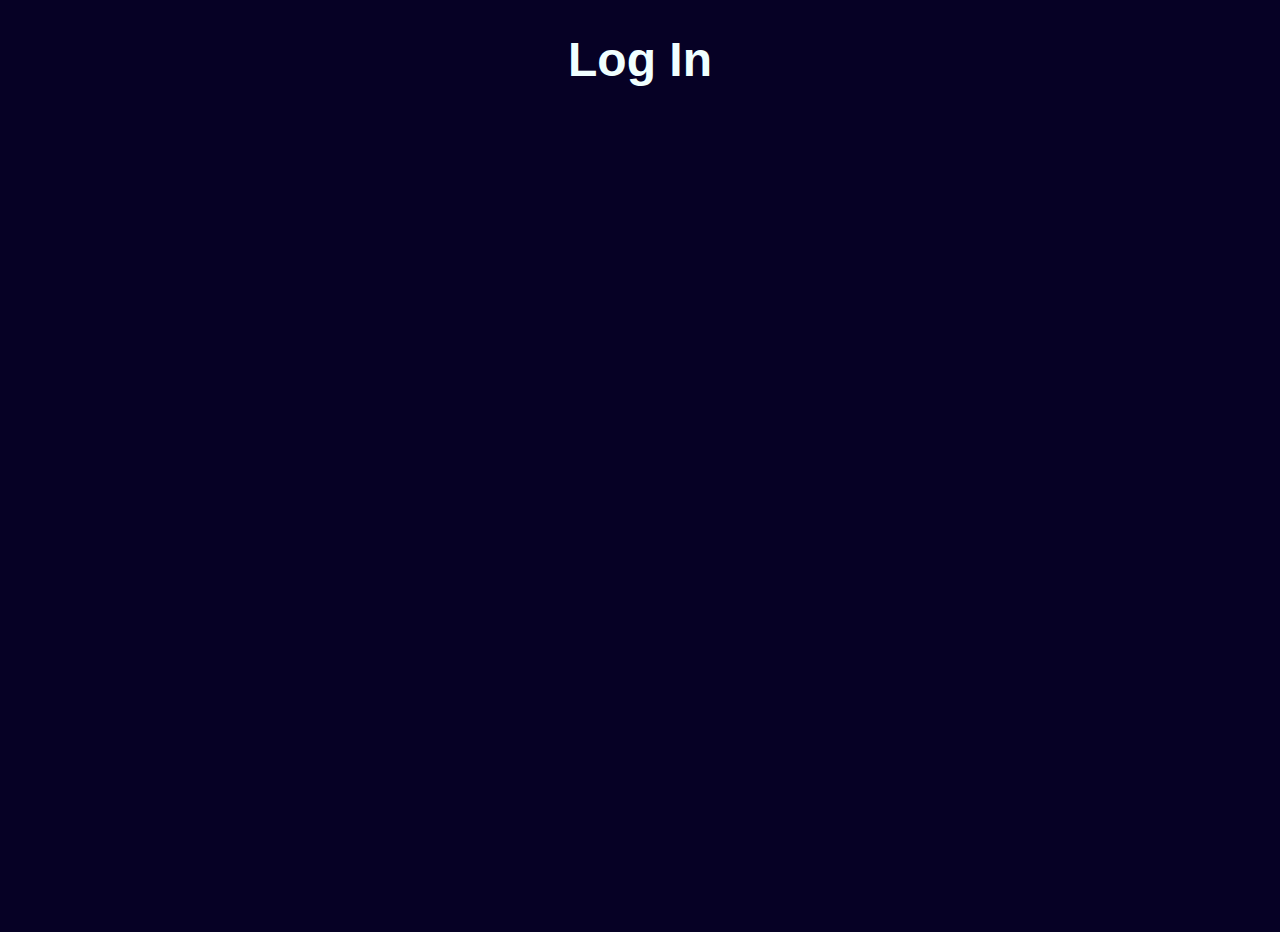
==== log_in_form.html @ c95a808c "first commit" ====
<!DOCTYPE html>
<html lang="en">
<head>
    <meta charset="UTF-8">
    <meta name="viewport" content="width=device-width, initial-scale=1.0">
    <title>Document</title>
    <link rel="stylesheet" href="log_in_form.css">
</head>
<body>
    <h1 class="heading_text">Log In</h1>
    <div class="log_in_box"></div>
</body>
</html>
---- log_in_form.css ----
html, body {
    width: 100%;
    height: 100%;
    margin: 0;
    padding: 0;
}

* {
    min-width: 0px;
}

body {
    background-color: #060125;
    font-family: Arial, sans-serif;
}

.heading_text {
    text-align: center;
    font-size: 3rem;
    color: azure;
}

.log_in_box {
    z-index: 1;
    display: flex;
    flex-direction: column;
    justify-content: center;
    background-color: #ffffff;
    width: 60%;
    

}
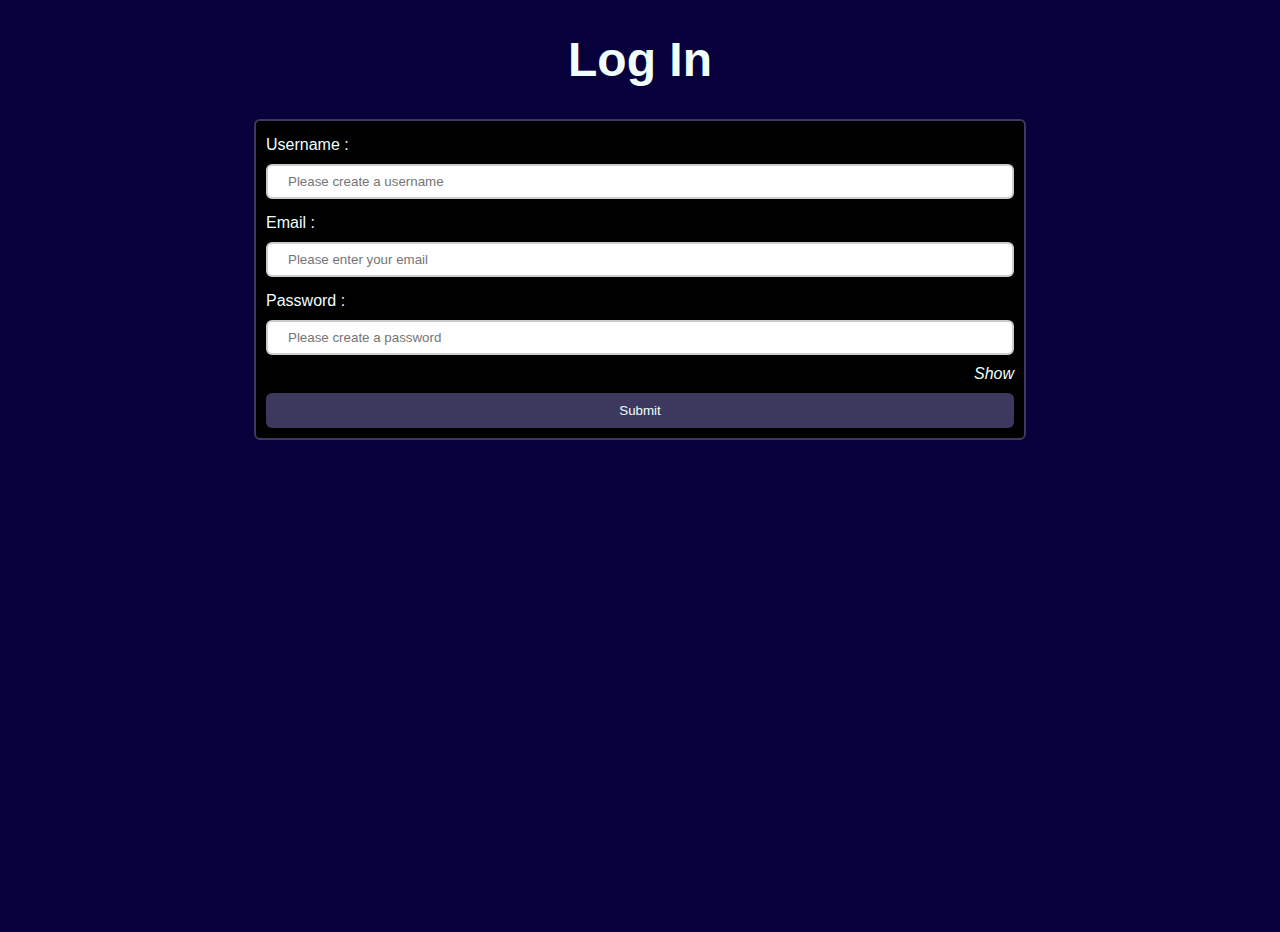
==== commit f94833c0: "initialize" ====
--- a/log_in_form.html
+++ b/log_in_form.html
@@ -7,7 +7,21 @@
     <link rel="stylesheet" href="log_in_form.css">
 </head>
 <body>
+    <form>
     <h1 class="heading_text">Log In</h1>
-    <div class="log_in_box"></div>
+    <div class="log_in_box">
+        <label class="log_in_box_username" for="username">Username :</label>
+        <input class="text_input" type="text" id="username" name="username" placeholder="Please create a username" required>
+        <label class="log_in_box_email" for="email">Email :</label>
+        <input class="text_input" for="email" id="email" name="email" placeholder="Please enter your email" required>
+        <label class="log_in_box_password" for="password">Password :</label>
+        <input class="text_input" type="password" id="password" name="password" placeholder="Please create a password">
+        <i onclick="togglePasswordVisibility()" id="togglePassword">Show</i>
+        <script src="log_in_form.js"></script>
+        <input class="submit" type="submit">
+    </div>
+
+</form>
 </body>
-</html>+</html>
+<!--initialize-->--- a/log_in_form.css
+++ b/log_in_form.css
@@ -10,7 +10,7 @@
 }
 
 body {
-    background-color: #060125;
+    background-color: #08003a;
     font-family: Arial, sans-serif;
 }
 
@@ -25,8 +25,60 @@
     display: flex;
     flex-direction: column;
     justify-content: center;
-    background-color: #ffffff;
+    background-color: #000000;
+    border:#3d385d solid 2px;
     width: 60%;
-    
+    border-radius: 6px;
+    margin: 0 auto;
+}
 
+.log_in_box_username {
+    color: azure;
+    margin-left: 10px;
+    margin-top: 15px;
+}
+
+.text_input {
+    color: #000000;
+    margin: 10px; 
+    box-sizing: border-box;
+    width: auto;
+    padding: 8px 20px;
+    border: 2px solid #ccc;
+    border-radius: 6px;
+}
+
+.log_in_box_email {
+    color: azure;
+    margin-left: 10px;
+    margin-top: 5px;
+}
+
+.log_in_box_password {
+    color: azure;
+    margin-left: 10px;
+    margin-top: 5px;
+}
+
+#togglePassword {
+    cursor: pointer;
+    color: azure;
+    font-size: 1rem;
+    text-align: end;
+    padding-right: 10px;
+}
+
+.submit {
+    background-color: #3d385d;
+    color: azure;
+    border: none;
+    border-radius: 6px;
+    padding: 10px;
+    margin: 10px;
+    cursor: pointer;
+    transition: background-color 0.3s ease-in;
+}
+
+.submit:hover{
+    background-color: #08003a;
 }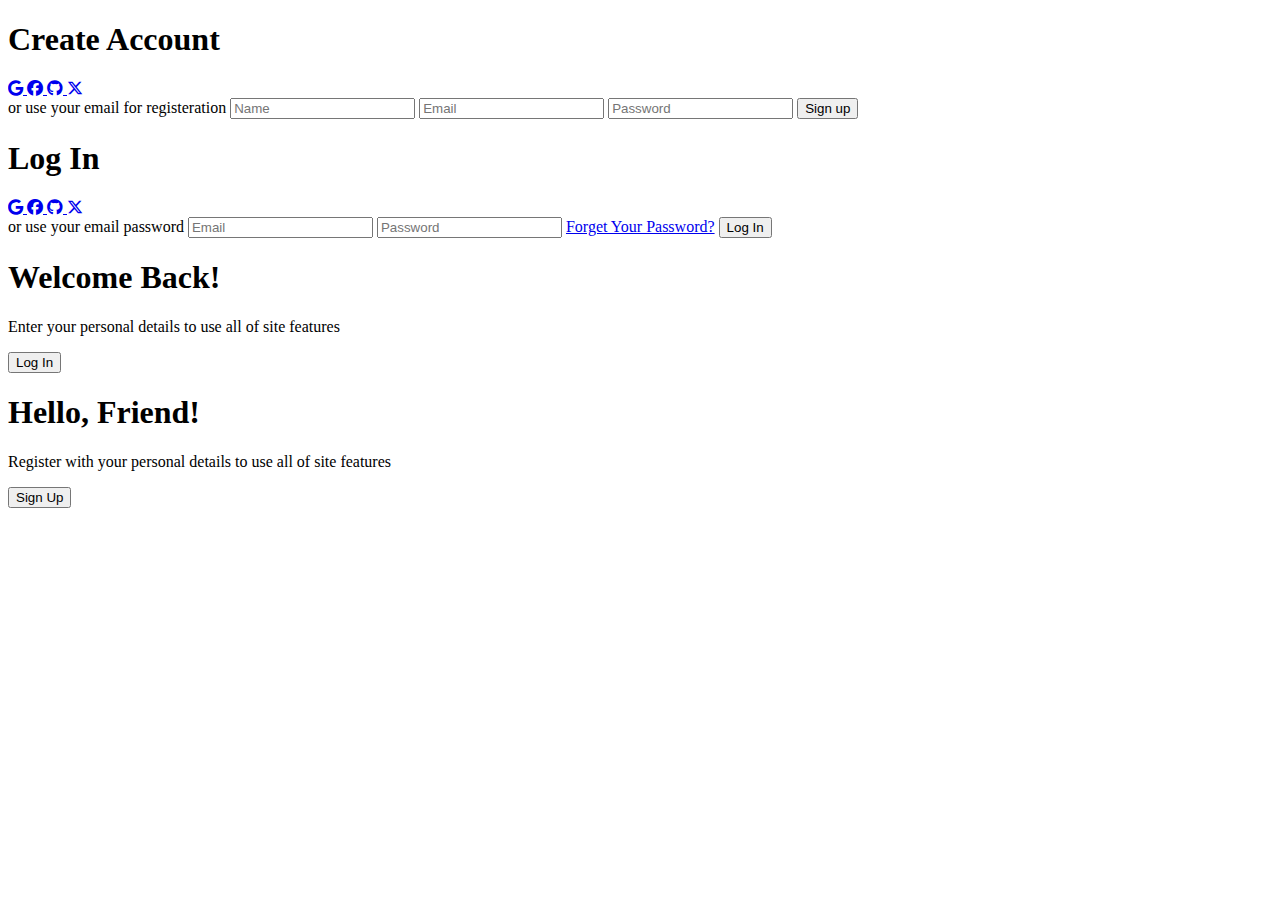
==== commit 0b04bb52: "feat:: update" ====
--- a/log_in_form.html
+++ b/log_in_form.html
@@ -1,27 +1,83 @@
 <!DOCTYPE html>
 <html lang="en">
+
 <head>
     <meta charset="UTF-8">
     <meta name="viewport" content="width=device-width, initial-scale=1.0">
-    <title>Document</title>
+    <title>Log In</title>
     <link rel="stylesheet" href="log_in_form.css">
+    <link rel="stylesheet" href="https://cdnjs.cloudflare.com/ajax/libs/font-awesome/6.5.2/css/all.min.css">
+
 </head>
+
 <body>
-    <form>
-    <h1 class="heading_text">Log In</h1>
-    <div class="log_in_box">
-        <label class="log_in_box_username" for="username">Username :</label>
-        <input class="text_input" type="text" id="username" name="username" placeholder="Please create a username" required>
-        <label class="log_in_box_email" for="email">Email :</label>
-        <input class="text_input" for="email" id="email" name="email" placeholder="Please enter your email" required>
-        <label class="log_in_box_password" for="password">Password :</label>
-        <input class="text_input" type="password" id="password" name="password" placeholder="Please create a password">
-        <i onclick="togglePasswordVisibility()" id="togglePassword">Show</i>
-        <script src="log_in_form.js"></script>
-        <input class="submit" type="submit">
+
+    <div class="container" id="container">
+        <div class="form-container sign-up">
+            <form>
+                <h1>Create Account</h1>
+                <div class="social-icons">
+                    <a href="#" class="icon">
+                        <i class="fa-brands fa-google"></i>
+                    </a>
+                    <a href="#" class="icon">
+                        <i class="fa-brands fa-facebook"></i>
+                    </a>
+                    <a href="#" class="icon">
+                        <i class="fa-brands fa-github"></i>
+                    </a>
+                    <a href="#" class="icon">
+                        <i class="fa-brands fa-x-twitter"></i>
+                    </a>
+                </div>
+                <span>or use your email for registeration</span>
+                <input type="text" placeholder="Name">
+                <input type="email" placeholder="Email">
+                <input type="password" placeholder="Password">
+                <button>Sign up</button>
+            </form>
+        </div>
+        <div class="form-container log-in">
+            <form>
+                <h1>Log In</h1>
+                <div class="social-icons">
+                    <a href="#" class="icon">
+                        <i class="fa-brands fa-google"></i>
+                    </a>
+                    <a href="#" class="icon">
+                        <i class="fa-brands fa-facebook"></i>
+                    </a>
+                    <a href="#" class="icon">
+                        <i class="fa-brands fa-github"></i>
+                    </a>
+                    <a href="#" class="icon">
+                        <i class="fa-brands fa-x-twitter"></i>
+                    </a>
+                </div>
+                <span>or use your email password</span>
+                <input type="email" placeholder="Email">
+                <input type="password" placeholder="Password">
+                <a href="#">Forget Your Password?</a>
+                <button>Log In</button>
+            </form>
+        </div>
+        <div class="toggle-container">
+            <div class="toggle">
+                <div class="toggle-panel toggle-left">
+                    <h1>Welcome Back!</h1>
+                    <p>Enter your personal details to use all of site features</p>
+                    <button class="hidden" id="login">Log In</button>
+                </div>
+                <div class="toggle-panel toggle-right">
+                    <h1>Hello, Friend!</h1>
+                    <p>Register with your personal details to use all of site features</p>
+                    <button class="hidden" id="register">Sign Up</button>
+                </div>
+            </div>
+        </div>
     </div>
 
-</form>
+    <script src="log_in_form.js"></script>
 </body>
-</html>
-<!--initialize-->+
+</html>--- a/log_in_form.css
+++ b/log_in_form.css
@@ -1,84 +1 @@
-html, body {
-    width: 100%;
-    height: 100%;
-    margin: 0;
-    padding: 0;
-}
-
-* {
-    min-width: 0px;
-}
-
-body {
-    background-color: #08003a;
-    font-family: Arial, sans-serif;
-}
-
-.heading_text {
-    text-align: center;
-    font-size: 3rem;
-    color: azure;
-}
-
-.log_in_box {
-    z-index: 1;
-    display: flex;
-    flex-direction: column;
-    justify-content: center;
-    background-color: #000000;
-    border:#3d385d solid 2px;
-    width: 60%;
-    border-radius: 6px;
-    margin: 0 auto;
-}
-
-.log_in_box_username {
-    color: azure;
-    margin-left: 10px;
-    margin-top: 15px;
-}
-
-.text_input {
-    color: #000000;
-    margin: 10px; 
-    box-sizing: border-box;
-    width: auto;
-    padding: 8px 20px;
-    border: 2px solid #ccc;
-    border-radius: 6px;
-}
-
-.log_in_box_email {
-    color: azure;
-    margin-left: 10px;
-    margin-top: 5px;
-}
-
-.log_in_box_password {
-    color: azure;
-    margin-left: 10px;
-    margin-top: 5px;
-}
-
-#togglePassword {
-    cursor: pointer;
-    color: azure;
-    font-size: 1rem;
-    text-align: end;
-    padding-right: 10px;
-}
-
-.submit {
-    background-color: #3d385d;
-    color: azure;
-    border: none;
-    border-radius: 6px;
-    padding: 10px;
-    margin: 10px;
-    cursor: pointer;
-    transition: background-color 0.3s ease-in;
-}
-
-.submit:hover{
-    background-color: #08003a;
-}+@import url('https://fonts.googleapis.com/css2?family=Poetsen+One&display=swap');
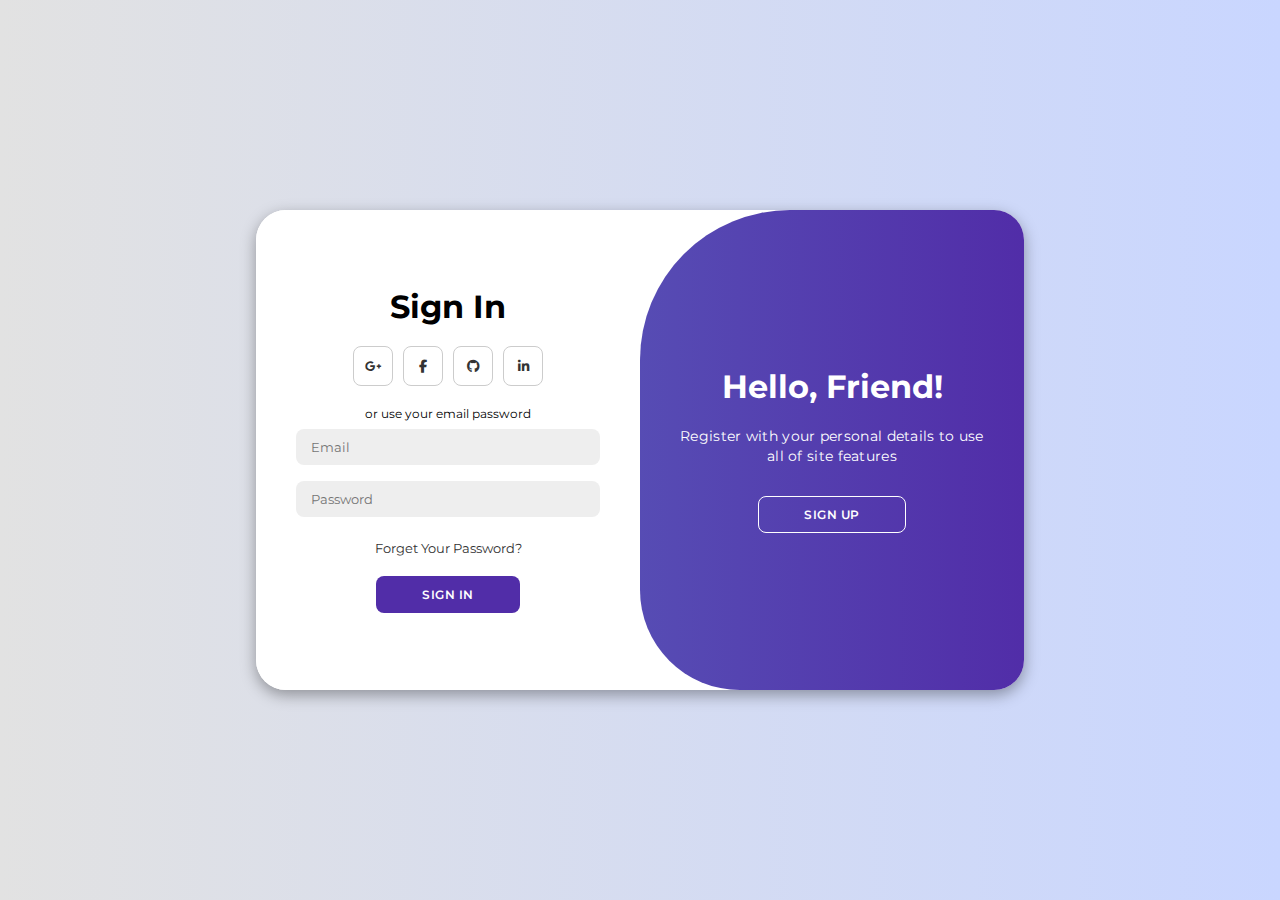
==== commit f3d96af1: "feat:: html fixed can't interact password email and tap 4 of the icons button" ====
--- a/log_in_form.html
+++ b/log_in_form.html
@@ -4,10 +4,9 @@
 <head>
     <meta charset="UTF-8">
     <meta name="viewport" content="width=device-width, initial-scale=1.0">
-    <title>Log In</title>
+    <link rel="stylesheet" href="https://cdnjs.cloudflare.com/ajax/libs/font-awesome/6.4.2/css/all.min.css">
     <link rel="stylesheet" href="log_in_form.css">
-    <link rel="stylesheet" href="https://cdnjs.cloudflare.com/ajax/libs/font-awesome/6.5.2/css/all.min.css">
-
+    <title>Modern Login Page | AsmrProg</title>
 </head>
 
 <body>
@@ -17,48 +16,32 @@
             <form>
                 <h1>Create Account</h1>
                 <div class="social-icons">
-                    <a href="#" class="icon">
-                        <i class="fa-brands fa-google"></i>
-                    </a>
-                    <a href="#" class="icon">
-                        <i class="fa-brands fa-facebook"></i>
-                    </a>
-                    <a href="#" class="icon">
-                        <i class="fa-brands fa-github"></i>
-                    </a>
-                    <a href="#" class="icon">
-                        <i class="fa-brands fa-x-twitter"></i>
-                    </a>
+                    <a href="#" class="icon"><i class="fa-brands fa-google-plus-g"></i></a>
+                    <a href="#" class="icon"><i class="fa-brands fa-facebook-f"></i></a>
+                    <a href="#" class="icon"><i class="fa-brands fa-github"></i></a>
+                    <a href="#" class="icon"><i class="fa-brands fa-linkedin-in"></i></a>
                 </div>
                 <span>or use your email for registeration</span>
                 <input type="text" placeholder="Name">
                 <input type="email" placeholder="Email">
                 <input type="password" placeholder="Password">
-                <button>Sign up</button>
+                <button>Sign Up</button>
             </form>
         </div>
-        <div class="form-container log-in">
+        <div class="form-container sign-in">
             <form>
-                <h1>Log In</h1>
+                <h1>Sign In</h1>
                 <div class="social-icons">
-                    <a href="#" class="icon">
-                        <i class="fa-brands fa-google"></i>
-                    </a>
-                    <a href="#" class="icon">
-                        <i class="fa-brands fa-facebook"></i>
-                    </a>
-                    <a href="#" class="icon">
-                        <i class="fa-brands fa-github"></i>
-                    </a>
-                    <a href="#" class="icon">
-                        <i class="fa-brands fa-x-twitter"></i>
-                    </a>
+                    <a href="#" class="icon"><i class="fa-brands fa-google-plus-g"></i></a>
+                    <a href="#" class="icon"><i class="fa-brands fa-facebook-f"></i></a>
+                    <a href="#" class="icon"><i class="fa-brands fa-github"></i></a>
+                    <a href="#" class="icon"><i class="fa-brands fa-linkedin-in"></i></a>
                 </div>
                 <span>or use your email password</span>
                 <input type="email" placeholder="Email">
                 <input type="password" placeholder="Password">
                 <a href="#">Forget Your Password?</a>
-                <button>Log In</button>
+                <button>Sign In</button>
             </form>
         </div>
         <div class="toggle-container">
@@ -66,7 +49,7 @@
                 <div class="toggle-panel toggle-left">
                     <h1>Welcome Back!</h1>
                     <p>Enter your personal details to use all of site features</p>
-                    <button class="hidden" id="login">Log In</button>
+                    <button class="hidden" id="login">Sign In</button>
                 </div>
                 <div class="toggle-panel toggle-right">
                     <h1>Hello, Friend!</h1>
@@ -77,7 +60,7 @@
         </div>
     </div>
 
-    <script src="log_in_form.js"></script>
+    <script src="lof_in_form.js"></script>
 </body>
 
 </html>--- a/log_in_form.css
+++ b/log_in_form.css
@@ -1 +1,210 @@
-@import url('https://fonts.googleapis.com/css2?family=Poetsen+One&display=swap');
+@import url('https://fonts.googleapis.com/css2?family=Montserrat:wght@300;400;500;600;700&display=swap');
+
+* {
+    margin: 0;
+    padding: 0;
+    box-sizing: border-box;
+    font-family: 'Montserrat', sans-serif;
+}
+
+body {
+    background-color: #c9d6ff;
+    background: linear-gradient(to right, #e2e2e2, #c9d6ff);
+    display: flex;
+    align-items: center;
+    justify-content: center;
+    flex-direction: column;
+    height: 100vh;
+}
+
+.container {
+    background-color: #fff;
+    border-radius: 30px;
+    box-shadow: 0 5px 15px rgba(0, 0, 0, 0.35);
+    position: relative;
+    overflow: hidden;
+    width: 768px;
+    max-width: 100%;
+    min-height: 480px;
+}
+
+.container p {
+    font-size: 14px;
+    line-height: 20px;
+    letter-spacing: 0.3px;
+    margin: 20px 0;
+}
+
+.container span {
+    font-size: 12px;
+}
+
+.container a {
+    color: #333;
+    font-size: 13px;
+    text-decoration: none;
+    margin: 15px 0 10px;
+}
+
+.container button {
+    background-color: #512da8;
+    color: #fff;
+    font-size: 12px;
+    padding: 10px 45px;
+    border: 1px solid transparent;
+    border-radius: 8px;
+    font-weight: 600;
+    letter-spacing: 0.5px;
+    text-transform: uppercase;
+    margin-top: 10px;
+    cursor: pointer;
+}
+
+.container button.hidden {
+    background-color: transparent;
+    border-color: #fff;
+}
+
+.container form {
+    background-color: #fff;
+    display: flex;
+    align-items: center;
+    justify-content: center;
+    flex-direction: column;
+    padding: 0 40px;
+    height: 100%;
+}
+
+.container input {
+    background-color: #eee;
+    border: none;
+    margin: 8px 0;
+    padding: 10px 15px;
+    font-size: 13px;
+    border-radius: 8px;
+    width: 100%;
+    outline: none;
+}
+
+.form-container {
+    position: absolute;
+    top: 0;
+    height: 100%;
+    transition: all 0.6s ease-in-out;
+}
+
+.sign-in {
+    left: 0;
+    width: 50%;
+    z-index: 2;
+}
+
+.container.active .sign-in {
+    transform: translateX(100%);
+}
+
+.sign-up {
+    left: 0;
+    width: 50%;
+    opacity: 0;
+    z-index: 1;
+}
+
+.container.active .sign-up {
+    transform: translateX(100%);
+    opacity: 1;
+    z-index: 5;
+    animation: move 0.6s;
+}
+
+@keyframes move {
+    0%, 49.99%{
+        opacity: 0;
+        z-index: 1;
+    }
+    50%, 100%{
+        opacity: 1;
+        z-index: 5;
+    }
+}
+
+.social-icons {
+    margin: 20px 0;
+}
+
+.social-icons a {
+    border: 1px solid #ccc;
+    border-radius: 20%;
+    display: inline-flex;
+    justify-content: center;
+    align-items: center;
+    margin: 0 3px;
+    width: 40px;
+    height: 40px;
+}
+
+.toggle-container {
+    position: absolute;
+    top: 0;
+    left: 50%;
+    width: 50%;
+    height: 100%;
+    overflow: hidden;
+    transition: all 0.6s ease-in-out;
+    border-radius: 150px 0 0 100px;
+    z-index: 1000;
+}
+
+.container.active .toggle-container {
+    transform: translateX(-100%);
+    border-radius: 0 150px 100px 0;
+}
+
+.toggle {
+    background-color: #512da8;
+    height: 100%;
+    background: linear-gradient(to right, #5c6bc0, #512da8);
+    color: #fff;
+    position: relative;
+    left: -100%;
+    height: 100%;
+    width: 200%;
+    transform: translateX(0);
+    transition: all 0.6s ease-in-out;
+}
+
+.container.active .toggle {
+    transform: translateX(50%);
+}
+
+.toggle-panel {
+    position: absolute;
+    width: 50%;
+    height: 100%;
+    display: flex;
+    align-items: center;
+    justify-content: center;
+    flex-direction: column;
+    padding: 0 30px;
+    text-align: center;
+    top: 0;
+    transform: translateX(0);
+    transition: all 0.6s ease-in-out;
+}
+
+.toggle-left {
+    transform: translateX(-200%);
+}
+
+.container.active .toggle-left {
+    transform: translateX(0);
+}
+
+.toggle-right{
+    right: 0;
+    transform: translateX(0);
+}
+
+.container.active .toggle-right {
+    transform: translateX(200%);
+}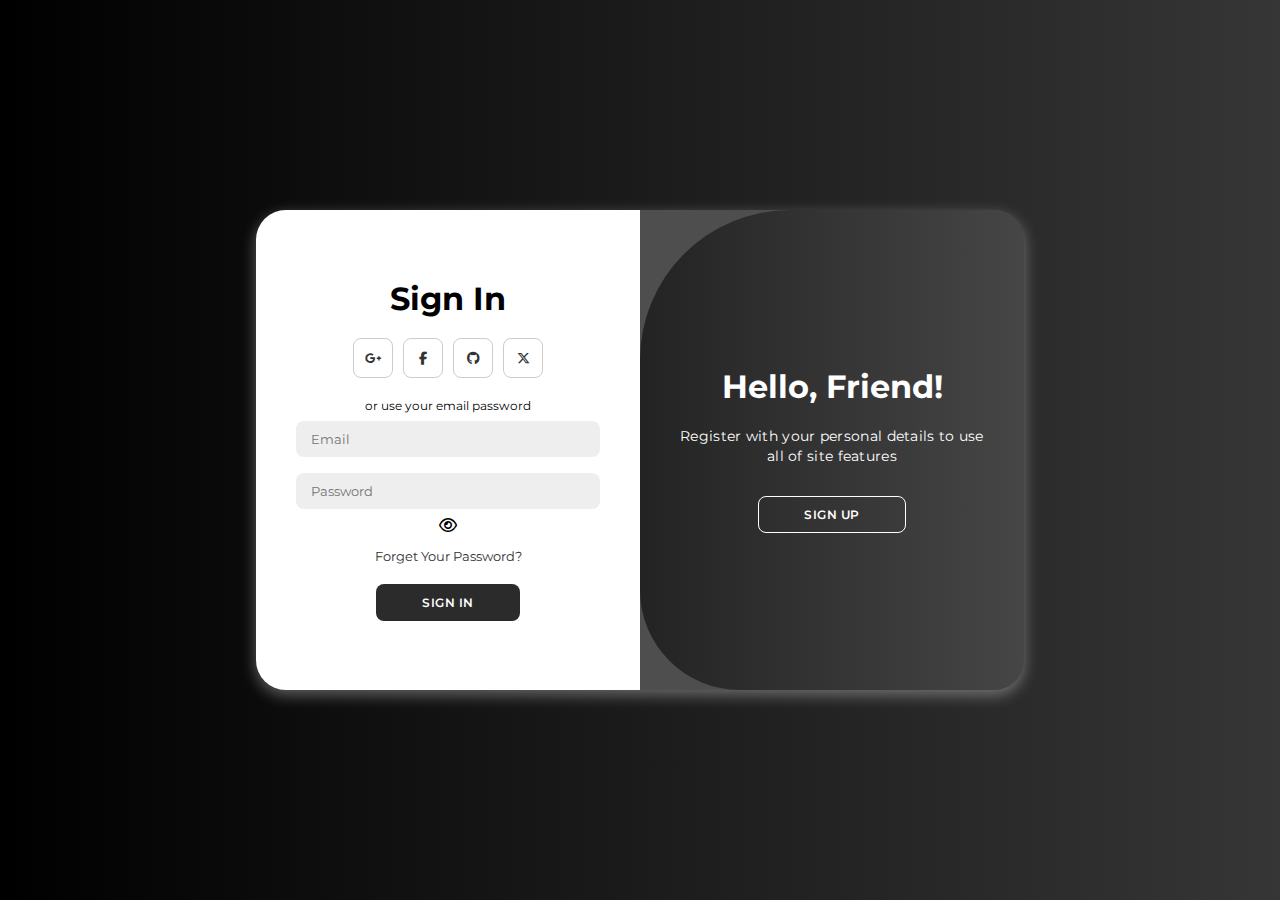
==== commit 35c47169: "feat: added eye icon to show password( not working yet )" ====
--- a/log_in_form.html
+++ b/log_in_form.html
@@ -19,12 +19,13 @@
                     <a href="#" class="icon"><i class="fa-brands fa-google-plus-g"></i></a>
                     <a href="#" class="icon"><i class="fa-brands fa-facebook-f"></i></a>
                     <a href="#" class="icon"><i class="fa-brands fa-github"></i></a>
-                    <a href="#" class="icon"><i class="fa-brands fa-linkedin-in"></i></a>
+                    <a href="#" class="icon"><i class="fa-brands fa-x-twitter"></i></i></a>
                 </div>
                 <span>or use your email for registeration</span>
                 <input type="text" placeholder="Name">
                 <input type="email" placeholder="Email">
                 <input type="password" placeholder="Password">
+                <i class="far fa-eye" id="togglePassword"></i>
                 <button>Sign Up</button>
             </form>
         </div>
@@ -35,11 +36,12 @@
                     <a href="#" class="icon"><i class="fa-brands fa-google-plus-g"></i></a>
                     <a href="#" class="icon"><i class="fa-brands fa-facebook-f"></i></a>
                     <a href="#" class="icon"><i class="fa-brands fa-github"></i></a>
-                    <a href="#" class="icon"><i class="fa-brands fa-linkedin-in"></i></a>
+                    <a href="#" class="icon"><i class="fa-brands fa-x-twitter"></i></i></a>
                 </div>
                 <span>or use your email password</span>
                 <input type="email" placeholder="Email">
-                <input type="password" placeholder="Password">
+                <input type="password" id="id_password" placeholder="Password">
+                <i class="far fa-eye" id="togglePassword"></i>
                 <a href="#">Forget Your Password?</a>
                 <button>Sign In</button>
             </form>
@@ -60,7 +62,7 @@
         </div>
     </div>
 
-    <script src="lof_in_form.js"></script>
+    <script src="log_in_form.js"></script>
 </body>
 
 </html>--- a/log_in_form.css
+++ b/log_in_form.css
@@ -8,8 +8,8 @@
 }
 
 body {
-    background-color: #c9d6ff;
-    background: linear-gradient(to right, #e2e2e2, #c9d6ff);
+    background-color: #2e2e2e;
+    background: linear-gradient(to right, #000000, #363636);
     display: flex;
     align-items: center;
     justify-content: center;
@@ -18,9 +18,9 @@
 }
 
 .container {
-    background-color: #fff;
+    background-color: #4e4e4e;
     border-radius: 30px;
-    box-shadow: 0 5px 15px rgba(0, 0, 0, 0.35);
+    box-shadow: 0 5px 15px rgba(255, 255, 255, 0.35);
     position: relative;
     overflow: hidden;
     width: 768px;
@@ -47,7 +47,7 @@
 }
 
 .container button {
-    background-color: #512da8;
+    background-color: #2b2b2b;
     color: #fff;
     font-size: 12px;
     padding: 10px 45px;
@@ -161,9 +161,9 @@
 }
 
 .toggle {
-    background-color: #512da8;
-    height: 100%;
-    background: linear-gradient(to right, #5c6bc0, #512da8);
+    background-color: #2d2d2d;
+    height: 100%;
+    background: linear-gradient(to right, #000000, #474646);
     color: #fff;
     position: relative;
     left: -100%;
@@ -207,4 +207,9 @@
 
 .container.active .toggle-right {
     transform: translateX(200%);
+}
+
+.togglePassword {
+    position: absolute;
+    cursor: pointer;
 }